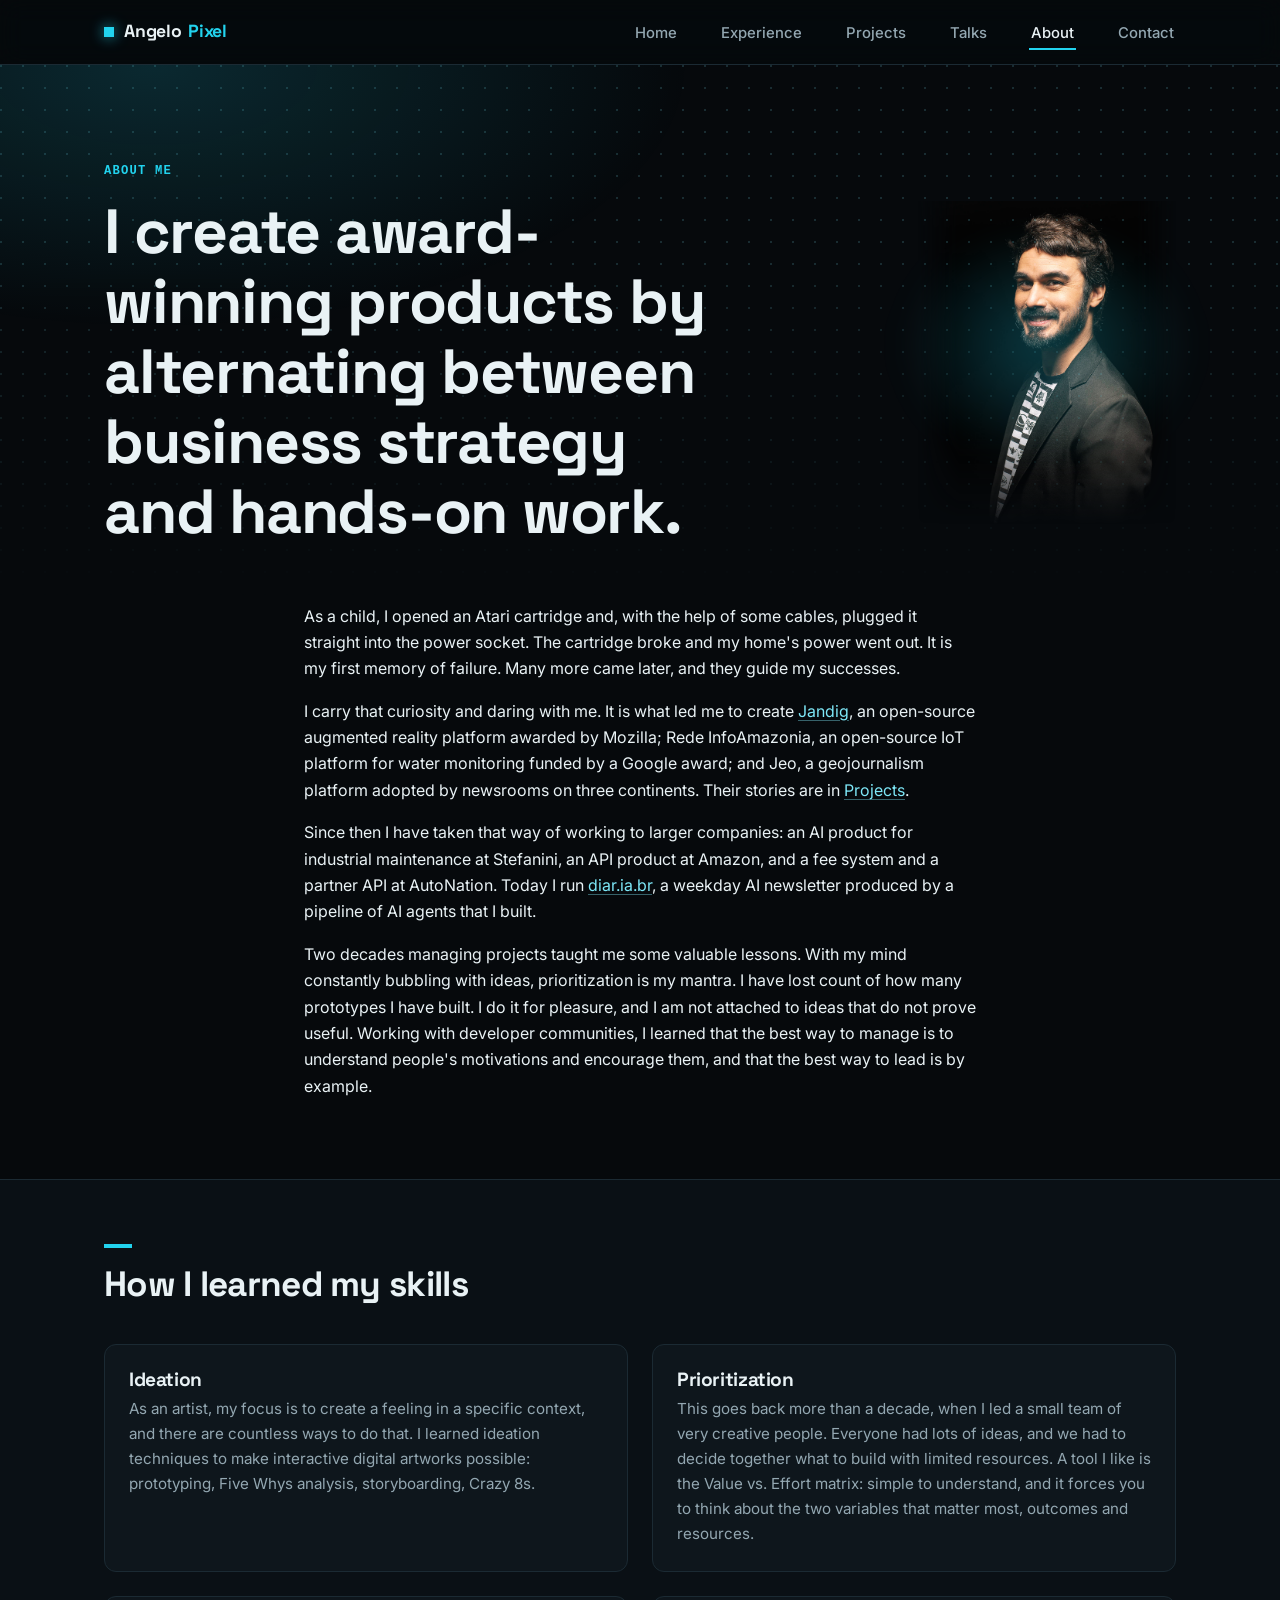
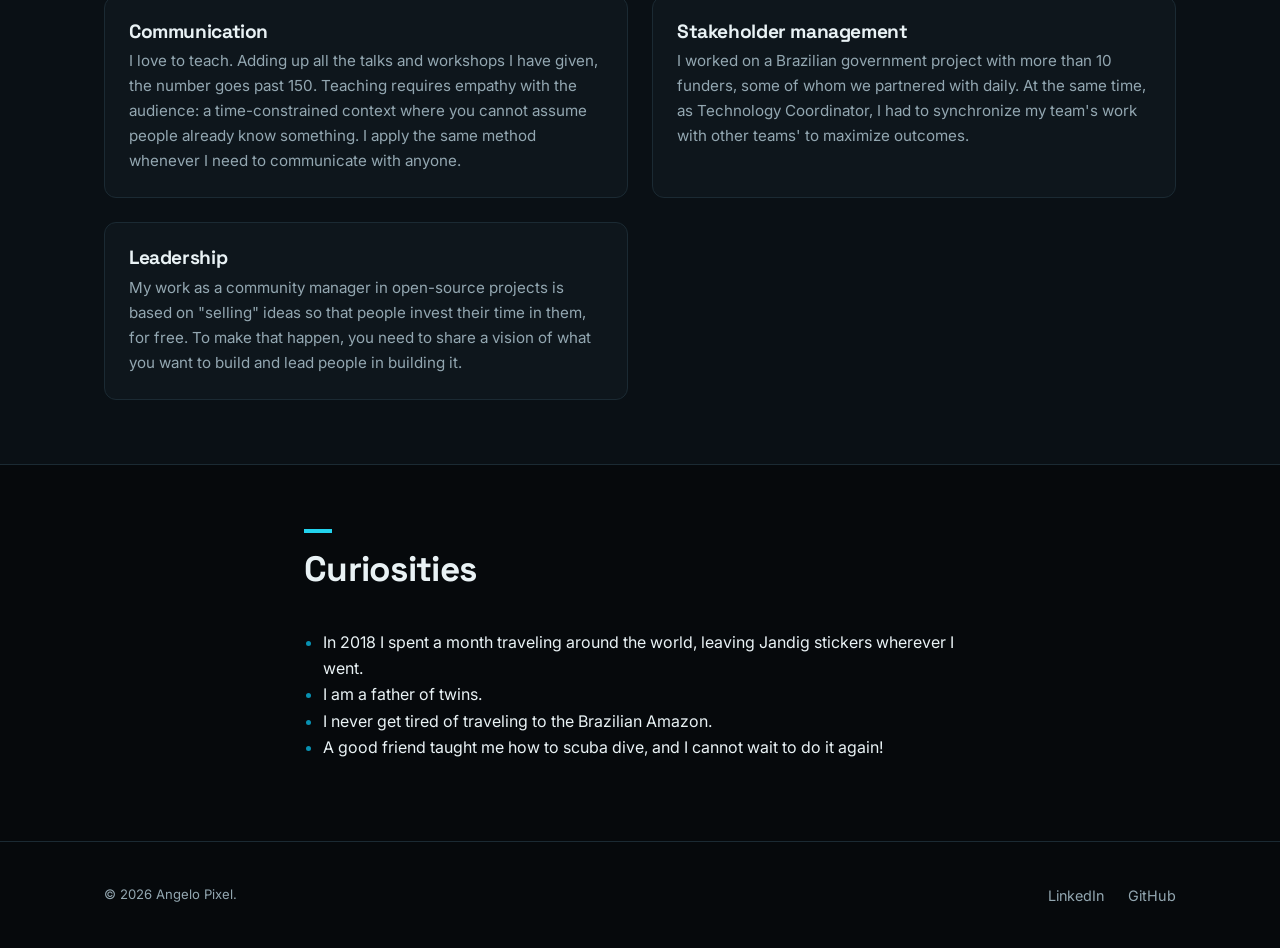
==== about.html @ 2deab5dc "Reescreve o site em inglês, com PM de IA na frente e tema ciano - Texto direto no HTML, sem seletor " ====
<!DOCTYPE html>
<html lang="en">
<head>
  <meta charset="UTF-8" />
  <meta name="viewport" content="width=device-width, initial-scale=1.0" />
  <title>About | Angelo Pixel</title>
  <meta name="description" content="The story behind the products: from breaking an Atari cartridge as a kid to Amazon, open source and AI agents." />
  <link rel="canonical" href="https://vjpixel.github.io/about.html" />
  <meta property="og:type" content="website" />
  <meta property="og:title" content="About | Angelo Pixel" />
  <meta property="og:description" content="The story behind the products: from breaking an Atari cartridge as a kid to Amazon, open source and AI agents." />
  <meta property="og:url" content="https://vjpixel.github.io/about.html" />
  <meta property="og:image" content="https://vjpixel.github.io/assets/images/angelo-pixel.jpg" />
  <meta name="theme-color" content="#06090c" />
  <meta name="color-scheme" content="dark" />
  <link rel="icon" href="data:image/svg+xml,%3Csvg xmlns='http://www.w3.org/2000/svg' viewBox='0 0 16 16'%3E%3Crect width='16' height='16' fill='%2306090c'/%3E%3Crect x='4' y='4' width='8' height='8' fill='%2322d3ee'/%3E%3C/svg%3E" />
  <link rel="preconnect" href="https://fonts.googleapis.com" />
  <link rel="preconnect" href="https://fonts.gstatic.com" crossorigin />
  <link rel="stylesheet" href="https://fonts.googleapis.com/css2?family=Inter:wght@400;500;600;700&amp;family=Space+Grotesk:wght@500;600;700&amp;display=swap" />
  <link rel="stylesheet" href="css/style.css" />
</head>
<body>
  <header class="site-header">
    <div class="container">
      <a class="brand" href="index.html"><span class="brand-mark" aria-hidden="true"></span>Angelo <span>Pixel</span></a>
      <nav aria-label="Main">
        <ul class="nav-links" id="nav-links">
          <li><a href="index.html">Home</a></li>
          <li><a href="experience.html">Experience</a></li>
          <li><a href="projects.html">Projects</a></li>
          <li><a href="talks.html">Talks</a></li>
          <li><a href="about.html" aria-current="page">About</a></li>
          <li><a href="index.html#contact">Contact</a></li>
        </ul>
      </nav>
      <button type="button" class="nav-toggle" aria-controls="nav-links" aria-expanded="false">Menu</button>
    </div>
  </header>

  <main>
    <section class="hero hero-tight hero-about">
      <div class="container hero-grid">
        <div class="hero-copy">
        <p class="eyebrow">About me</p>
        <h1>I create award-winning products by alternating between business strategy and hands-on work.</h1>
        </div>
        <figure class="hero-photo">
          <img src="assets/images/angelo-pixel.jpg" alt="Portrait of Angelo Pixel" width="1335" height="2000" />
        </figure>
      </div>
    </section>
    <section class="section" style="padding-top: 0;">
      <div class="container" style="max-width: 72ch;">
        <p>As a child, I opened an Atari cartridge and, with the help of some cables, plugged it straight into the power socket. The cartridge broke and my home's power went out. It is my first memory of failure. Many more came later, and they guide my successes.</p>
        <p>I carry that curiosity and daring with me. It is what led me to create <a href="https://jandig.app/" target="_blank" rel="noopener">Jandig</a>, an open-source augmented reality platform awarded by Mozilla; Rede InfoAmazonia, an open-source IoT platform for water monitoring funded by a Google award; and Jeo, a geojournalism platform adopted by newsrooms on three continents. Their stories are in <a href="projects.html">Projects</a>.</p>
        <p>Since then I have taken that way of working to larger companies: an AI product for industrial maintenance at Stefanini, an API product at Amazon, and a fee system and a partner API at AutoNation. Today I run <a href="https://diar.ia.br" target="_blank" rel="noopener">diar.ia.br</a>, a weekday AI newsletter produced by a pipeline of AI agents that I built.</p>
        <p>Two decades managing projects taught me some valuable lessons. With my mind constantly bubbling with ideas, prioritization is my mantra. I have lost count of how many prototypes I have built. I do it for pleasure, and I am not attached to ideas that do not prove useful. Working with developer communities, I learned that the best way to manage is to understand people's motivations and encourage them, and that the best way to lead is by example.</p>
      </div>
    </section>
    <section class="section section-alt">
      <div class="container">
        <div class="section-head">
          <h2>How I learned my skills</h2>
        </div>
        <div class="teaser-grid">
          <div class="teaser-card">
            <h3>Ideation</h3>
            <p>As an artist, my focus is to create a feeling in a specific context, and there are countless ways to do that. I learned ideation techniques to make interactive digital artworks possible: prototyping, Five Whys analysis, storyboarding, Crazy 8s.</p>
          </div>
          <div class="teaser-card">
            <h3>Prioritization</h3>
            <p>This goes back more than a decade, when I led a small team of very creative people. Everyone had lots of ideas, and we had to decide together what to build with limited resources. A tool I like is the Value vs. Effort matrix: simple to understand, and it forces you to think about the two variables that matter most, outcomes and resources.</p>
          </div>
          <div class="teaser-card">
            <h3>Communication</h3>
            <p>I love to teach. Adding up all the talks and workshops I have given, the number goes past 150. Teaching requires empathy with the audience: a time-constrained context where you cannot assume people already know something. I apply the same method whenever I need to communicate with anyone.</p>
          </div>
          <div class="teaser-card">
            <h3>Stakeholder management</h3>
            <p>I worked on a Brazilian government project with more than 10 funders, some of whom we partnered with daily. At the same time, as Technology Coordinator, I had to synchronize my team's work with other teams' to maximize outcomes.</p>
          </div>
          <div class="teaser-card">
            <h3>Leadership</h3>
            <p>My work as a community manager in open-source projects is based on &quot;selling&quot; ideas so that people invest their time in them, for free. To make that happen, you need to share a vision of what you want to build and lead people in building it.</p>
          </div>
        </div>
      </div>
    </section>
    <section class="section">
      <div class="container" style="max-width: 72ch;">
        <div class="section-head">
          <h2>Curiosities</h2>
        </div>
        <ul>
          <li>In 2018 I spent a month traveling around the world, leaving Jandig stickers wherever I went.</li>
          <li>I am a father of twins.</li>
          <li>I never get tired of traveling to the Brazilian Amazon.</li>
          <li>A good friend taught me how to scuba dive, and I cannot wait to do it again!</li>
        </ul>
      </div>
    </section>

  </main>

  <footer class="site-footer">
    <div class="container">
      <p class="footer-note">&copy; 2026 Angelo Pixel.</p>
      <ul class="footer-links">
        <li><a href="https://www.linkedin.com/in/vjpixel/" target="_blank" rel="noopener">LinkedIn</a></li>
        <li><a href="https://github.com/vjpixel" target="_blank" rel="noopener">GitHub</a></li>
      </ul>
    </div>
  </footer>

  <script src="js/main.js"></script>
</body>
</html>
---- css/style.css ----
/* ---------- Design tokens ---------- */
:root {
  color-scheme: dark;
  --color-bg: #06090c;
  --color-bg-alt: #0a1015;
  --color-surface: #0e161c;
  --color-surface-2: #131e26;
  --color-text: #e9f2f5;
  --color-text-muted: #93a7b1;
  --color-border: #1b2a33;
  --color-border-strong: #2a404c;
  --color-accent: #22d3ee;
  --color-accent-ink: #7ee8f8;
  --color-accent-deep: #0891b2;
  --color-accent-soft: rgba(34, 211, 238, 0.12);
  --color-accent-2: #ff5c93;
  --font-sans: "Inter", -apple-system, BlinkMacSystemFont, "Segoe UI", Roboto,
    Helvetica, Arial, sans-serif;
  --font-display: "Space Grotesk", "Inter", -apple-system, "Segoe UI", sans-serif;
  --font-mono: ui-monospace, "SF Mono", "Cascadia Code", Consolas, monospace;
  --max-width: 1120px;
  --radius: 12px;
  --space-1: 0.5rem;
  --space-2: 1rem;
  --space-3: 1.5rem;
  --space-4: 2.5rem;
  --space-5: 4rem;
  --space-6: 6rem;
}

/* ---------- Reset ---------- */
*,
*::before,
*::after {
  box-sizing: border-box;
}

html {
  scroll-behavior: smooth;
  scroll-padding-top: 88px;
}

body {
  margin: 0;
  font-family: var(--font-sans);
  color: var(--color-text);
  background: var(--color-bg);
  line-height: 1.65;
  -webkit-font-smoothing: antialiased;
  text-rendering: optimizeLegibility;
}

img {
  max-width: 100%;
  display: block;
}

a {
  color: var(--color-accent-ink);
  text-underline-offset: 3px;
  text-decoration-color: rgba(126, 232, 248, 0.4);
}

a:hover {
  text-decoration-color: currentColor;
}

:focus-visible {
  outline: 2px solid var(--color-accent);
  outline-offset: 3px;
  border-radius: 4px;
}

::selection {
  background: var(--color-accent);
  color: #03191e;
}

h1,
h2,
h3,
h4 {
  font-family: var(--font-display);
  line-height: 1.12;
  letter-spacing: -0.02em;
  margin: 0 0 var(--space-2);
  text-wrap: balance;
}

p {
  margin: 0 0 var(--space-2);
}

ul {
  margin: 0 0 var(--space-2);
  padding-left: 1.2em;
}

li::marker {
  color: var(--color-accent-deep);
}

.container {
  max-width: var(--max-width);
  margin: 0 auto;
  padding: 0 var(--space-3);
}

/* ---------- Header / nav ---------- */
.site-header {
  position: sticky;
  top: 0;
  z-index: 50;
  background: rgba(6, 9, 12, 0.78);
  -webkit-backdrop-filter: saturate(160%) blur(12px);
  backdrop-filter: saturate(160%) blur(12px);
  border-bottom: 1px solid var(--color-border);
}

.site-header .container {
  display: flex;
  align-items: center;
  justify-content: space-between;
  height: 64px;
}

.brand {
  display: inline-flex;
  align-items: center;
  gap: 6px;
  font-family: var(--font-display);
  font-weight: 700;
  font-size: 1.1rem;
  text-decoration: none;
  color: var(--color-text);
  letter-spacing: -0.01em;
}

.brand span:not(.brand-mark) {
  color: var(--color-accent);
}

.brand-mark {
  width: 10px;
  height: 10px;
  margin-right: 4px;
  background: var(--color-accent);
  box-shadow: 0 0 14px rgba(34, 211, 238, 0.8);
}

.nav-links {
  display: flex;
  align-items: center;
  gap: var(--space-4);
  list-style: none;
  margin: 0;
  padding: 0;
}

.nav-links a {
  color: var(--color-text-muted);
  text-decoration: none;
  font-size: 0.93rem;
  font-weight: 500;
  padding: 6px 2px;
  border-bottom: 2px solid transparent;
  transition: color 0.15s ease, border-color 0.15s ease;
}

.nav-links a:hover,
.nav-links a[aria-current="page"] {
  color: var(--color-text);
  border-color: var(--color-accent);
}

.nav-toggle {
  display: none;
  background: none;
  color: var(--color-text);
  border: 1px solid var(--color-border-strong);
  border-radius: 8px;
  padding: 6px 12px;
  cursor: pointer;
  font: inherit;
  font-size: 0.9rem;
}

/* ---------- Buttons ---------- */
.btn {
  display: inline-block;
  padding: 12px 22px;
  border-radius: 999px;
  text-decoration: none;
  font-weight: 600;
  font-size: 0.95rem;
  border: 1px solid transparent;
  transition: transform 0.15s ease, background 0.15s ease, color 0.15s ease,
    border-color 0.15s ease, box-shadow 0.15s ease;
}

.btn-primary {
  background: var(--color-accent);
  color: #03191e;
}

.btn-primary:hover {
  background: #5fe3f7;
  box-shadow: 0 6px 28px rgba(34, 211, 238, 0.35);
  transform: translateY(-1px);
}

.btn-secondary {
  background: transparent;
  color: var(--color-text);
  border-color: var(--color-border-strong);
}

.btn-secondary:hover {
  border-color: var(--color-accent);
  color: var(--color-accent-ink);
}

.btn-row {
  display: flex;
  gap: var(--space-2);
  flex-wrap: wrap;
}

/* ---------- Hero ---------- */
.hero {
  position: relative;
  padding: var(--space-6) 0 var(--space-5);
  overflow: hidden;
  isolation: isolate;
}

/* Pixel grid and cyan glow behind every hero */
.hero::before {
  content: "";
  position: absolute;
  inset: 0;
  z-index: -1;
  background:
    radial-gradient(60% 70% at 12% 0%, rgba(34, 211, 238, 0.16), transparent 70%),
    radial-gradient(circle at 1px 1px, rgba(126, 232, 248, 0.16) 1px, transparent 1.5px);
  background-size: auto, 22px 22px;
  -webkit-mask-image: linear-gradient(to bottom, #000 35%, transparent);
  mask-image: linear-gradient(to bottom, #000 35%, transparent);
}

.hero-tight {
  padding-bottom: var(--space-4);
}

.eyebrow {
  font-family: var(--font-mono);
  text-transform: uppercase;
  letter-spacing: 0.1em;
  font-size: 0.76rem;
  font-weight: 600;
  color: var(--color-accent);
  margin-bottom: var(--space-2);
}

.hero h1 {
  font-size: clamp(2.2rem, 5vw, 3.9rem);
  font-weight: 700;
  max-width: 18ch;
}

.hero .lede {
  font-size: 1.15rem;
  color: var(--color-text-muted);
  max-width: 60ch;
  margin-bottom: var(--space-4);
}

.hero-grid {
  display: grid;
  grid-template-columns: minmax(0, 1.25fr) minmax(0, 0.75fr);
  gap: var(--space-4);
  align-items: center;
}

.hero-home {
  padding-top: var(--space-5);
  padding-bottom: var(--space-4);
}

.hero-photo {
  margin: 0;
  position: relative;
}

.hero-photo::before {
  content: "";
  position: absolute;
  inset: 8% -6% 18% -6%;
  z-index: -1;
  background: radial-gradient(closest-side, rgba(34, 211, 238, 0.28), transparent);
  filter: blur(18px);
}

.hero-photo img {
  width: 100%;
  height: auto;
  aspect-ratio: 4 / 5;
  object-fit: cover;
  object-position: 50% 12%;
  mix-blend-mode: lighten;
  transform: scaleX(-1);
  -webkit-mask-image:
    linear-gradient(to right, transparent, #000 16%, #000 84%, transparent),
    linear-gradient(to bottom, #000 72%, transparent);
  -webkit-mask-composite: source-in;
  mask-image:
    linear-gradient(to right, transparent, #000 16%, #000 84%, transparent),
    linear-gradient(to bottom, #000 72%, transparent);
  mask-composite: intersect;
}

.hero-about .hero-grid {
  grid-template-columns: minmax(0, 1.5fr) minmax(0, 0.5fr);
}

/* ---------- Stat strip ---------- */
.stat-strip {
  display: grid;
  grid-template-columns: repeat(4, 1fr);
  gap: 1px;
  background: var(--color-border);
  border: 1px solid var(--color-border);
  border-radius: var(--radius);
  overflow: hidden;
}

.stat {
  text-align: left;
  background: var(--color-surface);
  padding: var(--space-3);
}

.stat .num {
  font-family: var(--font-display);
  font-size: clamp(1.7rem, 3vw, 2.3rem);
  font-weight: 700;
  letter-spacing: -0.03em;
  line-height: 1.1;
  color: var(--color-accent);
  display: block;
  margin-bottom: 8px;
}

.stat .label {
  font-size: 0.86rem;
  line-height: 1.45;
  color: var(--color-text-muted);
  display: block;
}

.stat .label a {
  color: var(--color-accent-ink);
}

/* ---------- Sections ---------- */
.section {
  padding: var(--space-5) 0;
}

.section-alt {
  background: var(--color-bg-alt);
  border-top: 1px solid var(--color-border);
  border-bottom: 1px solid var(--color-border);
}

.section-head {
  max-width: 62ch;
  margin-bottom: var(--space-4);
}

.section-head h2 {
  font-size: clamp(1.6rem, 3vw, 2.2rem);
}

.section-head h2::before {
  content: "";
  display: block;
  width: 28px;
  height: 4px;
  background: var(--color-accent);
  margin-bottom: var(--space-2);
}

.section-head .lede {
  color: var(--color-text-muted);
  font-size: 1.05rem;
}

/* ---------- Cards ---------- */
.teaser-grid {
  display: grid;
  grid-template-columns: repeat(2, 1fr);
  gap: var(--space-3);
}

.teaser-card {
  position: relative;
  border: 1px solid var(--color-border);
  border-radius: var(--radius);
  padding: var(--space-3);
  text-decoration: none;
  color: inherit;
  background: var(--color-surface);
  transition: border-color 0.15s ease, transform 0.15s ease,
    background 0.15s ease, box-shadow 0.15s ease;
  display: block;
}

a.teaser-card:hover {
  border-color: var(--color-accent);
  background: var(--color-surface-2);
  transform: translateY(-2px);
  box-shadow: 0 10px 40px -18px rgba(34, 211, 238, 0.55);
}

.teaser-card h3 {
  font-size: 1.2rem;
  margin-bottom: 6px;
}

.teaser-card p {
  color: var(--color-text-muted);
  margin-bottom: 0;
  font-size: 0.95rem;
}

.teaser-card .arrow {
  display: inline-block;
  margin-top: var(--space-2);
  color: var(--color-accent);
  font-weight: 700;
  transition: transform 0.15s ease;
}

a.teaser-card:hover .arrow {
  transform: translateX(4px);
}

/* ---------- Timeline (experience) ---------- */
.timeline {
  border-left: 1px solid var(--color-border-strong);
  padding-left: var(--space-4);
  display: flex;
  flex-direction: column;
  gap: var(--space-5);
}

.timeline-item {
  position: relative;
  max-width: 78ch;
}

.timeline-item::before {
  content: "";
  position: absolute;
  left: calc(-1 * var(--space-4) - 5px);
  top: 7px;
  width: 10px;
  height: 10px;
  background: var(--color-accent);
  box-shadow: 0 0 0 4px var(--color-bg), 0 0 16px rgba(34, 211, 238, 0.7);
}

.timeline-item.is-parallel::before {
  background: var(--color-accent-2);
  box-shadow: 0 0 0 4px var(--color-bg), 0 0 16px rgba(255, 92, 147, 0.7);
}

.timeline-period {
  font-family: var(--font-mono);
  font-size: 0.76rem;
  font-weight: 600;
  color: var(--color-text-muted);
  text-transform: uppercase;
  letter-spacing: 0.06em;
  display: block;
  margin-bottom: 4px;
}

.timeline-item h3 {
  font-size: 1.35rem;
  margin: 4px 0 2px;
}

.timeline-item .org {
  color: var(--color-accent);
  font-weight: 600;
  font-size: 0.98rem;
  margin-bottom: var(--space-1);
  display: block;
}

.timeline-item p {
  color: var(--color-text-muted);
}

.timeline-item ul {
  margin-top: var(--space-1);
}

.timeline-item li {
  margin-bottom: 6px;
}

/* ---------- Tag chips ---------- */
.tag-heading {
  font-family: var(--font-mono);
  font-size: 0.76rem;
  font-weight: 600;
  text-transform: uppercase;
  letter-spacing: 0.08em;
  color: var(--color-text-muted);
  margin: var(--space-3) 0 0;
}

.tag-list {
  display: flex;
  flex-wrap: wrap;
  gap: 8px;
  list-style: none;
  padding: 0;
  margin: var(--space-2) 0 0;
}

.tag-list li {
  background: var(--color-accent-soft);
  border: 1px solid rgba(34, 211, 238, 0.25);
  border-radius: 999px;
  padding: 5px 13px;
  font-size: 0.84rem;
  color: var(--color-accent-ink);
}

/* ---------- Recognition grid ---------- */
.recognition-grid {
  display: grid;
  grid-template-columns: repeat(3, 1fr);
  gap: var(--space-3);
}

.recognition-grid.cols-4 {
  grid-template-columns: repeat(4, 1fr);
}

.recognition-item {
  padding: var(--space-3);
  border: 1px solid var(--color-border);
  border-top: 2px solid var(--color-accent);
  border-radius: 4px 4px var(--radius) var(--radius);
  background: var(--color-surface);
}

.recognition-item p {
  margin: 6px 0 0;
  font-size: 0.95rem;
}

.recognition-item .year {
  font-family: var(--font-mono);
  color: var(--color-accent);
  font-weight: 600;
  font-size: 0.78rem;
  letter-spacing: 0.06em;
  text-transform: uppercase;
}

/* ---------- Case studies ---------- */
.case-study {
  display: grid;
  grid-template-columns: 1fr 1fr;
  gap: var(--space-4);
  align-items: start;
  padding: var(--space-5) 0;
  border-bottom: 1px solid var(--color-border);
}

.case-study:first-of-type {
  padding-top: 0;
}

.case-study:last-child {
  border-bottom: none;
  padding-bottom: 0;
}

.case-study.reverse .case-media {
  order: 2;
}

.case-study.no-media {
  grid-template-columns: 1fr;
}

.case-study.no-media .case-blocks {
  display: grid;
  grid-template-columns: 1fr 1fr;
  gap: 0 var(--space-4);
}

.case-media {
  border-radius: var(--radius);
  overflow: hidden;
  border: 1px solid var(--color-border);
  background: linear-gradient(135deg, var(--color-accent-deep), #0b1116);
  aspect-ratio: 1 / 1;
  position: sticky;
  top: 88px;
}

.case-media img {
  width: 100%;
  height: 100%;
  object-fit: cover;
}

.case-media .gallery {
  display: grid;
  grid-template-columns: repeat(2, 1fr);
  gap: 3px;
  height: 100%;
}

.case-media .gallery img {
  aspect-ratio: 1 / 1;
}

.case-tag {
  display: inline-block;
  font-family: var(--font-mono);
  font-size: 0.74rem;
  font-weight: 600;
  text-transform: uppercase;
  letter-spacing: 0.08em;
  color: var(--color-accent);
  margin-bottom: var(--space-1);
}

.case-study h3 {
  font-size: 1.7rem;
}

.case-block {
  margin-top: var(--space-2);
}

.case-block h4 {
  font-family: var(--font-mono);
  font-size: 0.74rem;
  font-weight: 600;
  text-transform: uppercase;
  letter-spacing: 0.08em;
  color: var(--color-text-muted);
  margin-bottom: 4px;
}

.case-block p,
.case-block ul {
  font-size: 0.97rem;
}

.case-link {
  margin-top: var(--space-2);
  font-weight: 600;
}

/* ---------- Photo mosaic ---------- */
.mosaic-grid {
  display: grid;
  grid-template-columns: repeat(4, 1fr);
  gap: var(--space-2);
}

.mosaic-grid:has(> :nth-child(6):last-child) {
  grid-template-columns: repeat(3, 1fr);
}

.mosaic-item {
  border-radius: var(--radius);
  overflow: hidden;
  border: 1px solid var(--color-border);
  background: var(--color-surface);
}

.mosaic-item img {
  width: 100%;
  aspect-ratio: 4 / 3;
  object-fit: cover;
}

.mosaic-caption {
  font-size: 0.8rem;
  line-height: 1.45;
  color: var(--color-text-muted);
  padding: 10px 12px;
  margin: 0;
}

/* ---------- Contact ---------- */
.contact-list {
  list-style: none;
  padding: 0;
  margin: 0;
  display: flex;
  flex-direction: column;
  gap: var(--space-2);
}

.contact-list a {
  display: flex;
  align-items: center;
  justify-content: space-between;
  gap: var(--space-2);
  padding: var(--space-3);
  border: 1px solid var(--color-border);
  border-radius: var(--radius);
  text-decoration: none;
  color: var(--color-text);
  background: var(--color-surface);
  font-weight: 600;
  transition: border-color 0.15s ease, background 0.15s ease;
}

.contact-list a:hover {
  border-color: var(--color-accent);
  background: var(--color-surface-2);
}

.contact-list a > span:last-child {
  color: var(--color-accent-ink);
  font-family: var(--font-mono);
  font-size: 0.88rem;
  font-weight: 500;
}

.contact-list .channel-label {
  color: var(--color-text-muted);
  font-weight: 400;
  font-size: 0.85rem;
}

.fineprint {
  font-size: 0.88rem;
  color: var(--color-text-muted);
  margin-top: var(--space-3);
  max-width: 90ch;
}

/* ---------- Footer ---------- */
.site-footer {
  border-top: 1px solid var(--color-border);
  padding: var(--space-4) 0;
}

.site-footer .container {
  display: flex;
  justify-content: space-between;
  align-items: center;
  flex-wrap: wrap;
  gap: var(--space-2);
}

.footer-links {
  display: flex;
  gap: var(--space-3);
  list-style: none;
  padding: 0;
  margin: 0;
}

.footer-links a {
  color: var(--color-text-muted);
  text-decoration: none;
  font-size: 0.9rem;
}

.footer-links a:hover {
  color: var(--color-accent-ink);
}

.footer-note {
  font-size: 0.82rem;
  color: var(--color-text-muted);
  margin: 0;
}

/* ---------- Responsive ---------- */
@media (max-width: 860px) {
  .stat-strip {
    grid-template-columns: repeat(2, 1fr);
  }

  .teaser-grid,
  .recognition-grid,
  .case-study,
  .case-study.no-media .case-blocks {
    grid-template-columns: 1fr;
  }

  .recognition-grid.cols-4,
  .mosaic-grid,
  .mosaic-grid:has(> :nth-child(6):last-child) {
    grid-template-columns: repeat(2, 1fr);
  }

  .case-study.reverse .case-media {
    order: 0;
  }

  .case-media {
    position: static;
  }

  .hero {
    padding: var(--space-5) 0 var(--space-4);
  }

  .hero-grid,
  .hero-about .hero-grid {
    grid-template-columns: 1fr;
    gap: var(--space-3);
  }

  .hero-photo {
    order: -1;
    max-width: 240px;
  }

  .hero-about .hero-photo {
    max-width: 180px;
  }
}

@media (max-width: 760px) {
  .nav-links {
    position: fixed;
    inset: 64px 0 auto 0;
    background: var(--color-bg);
    border-bottom: 1px solid var(--color-border);
    flex-direction: column;
    align-items: flex-start;
    padding: var(--space-3);
    gap: var(--space-2);
    display: none;
  }

  .nav-links.is-open {
    display: flex;
  }

  .nav-toggle {
    display: inline-block;
  }

  .contact-list a {
    flex-direction: column;
    align-items: flex-start;
  }
}

@media (prefers-reduced-motion: reduce) {
  html {
    scroll-behavior: auto;
  }

  * {
    transition: none !important;
  }
}
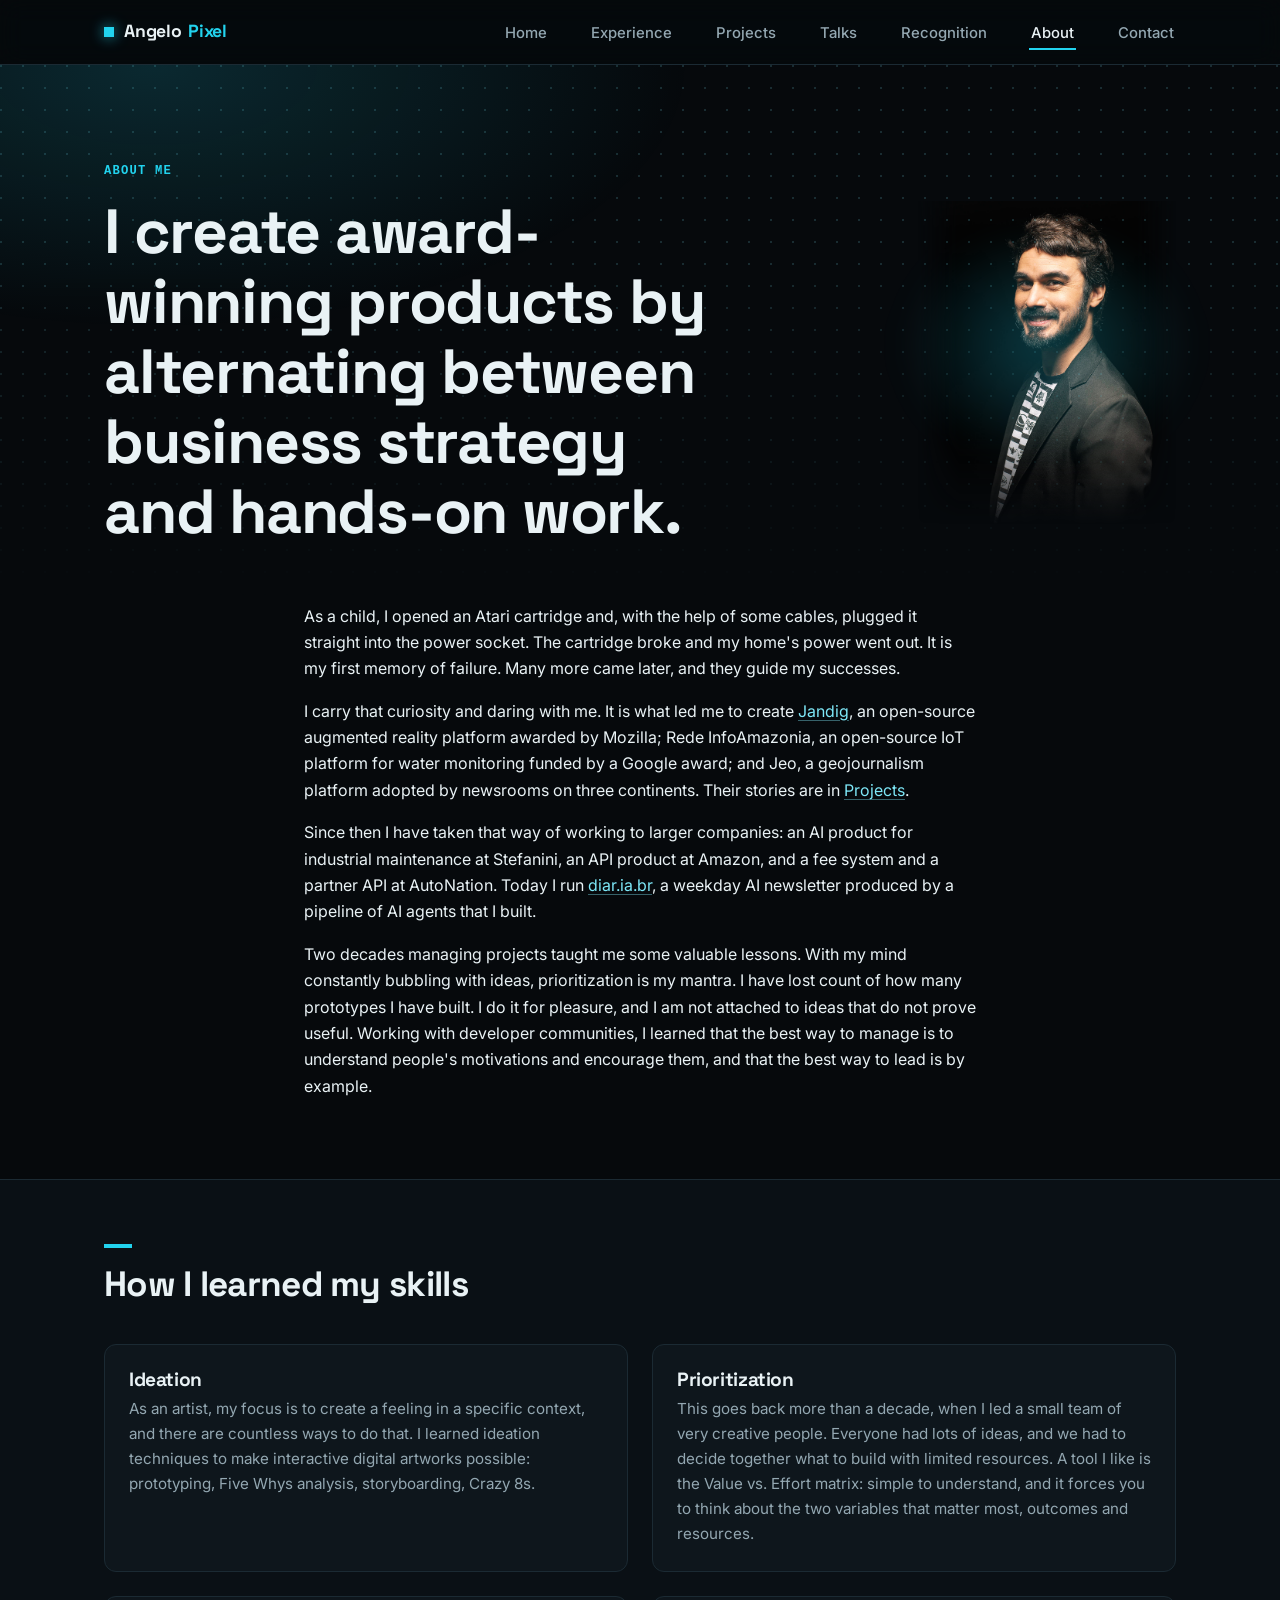
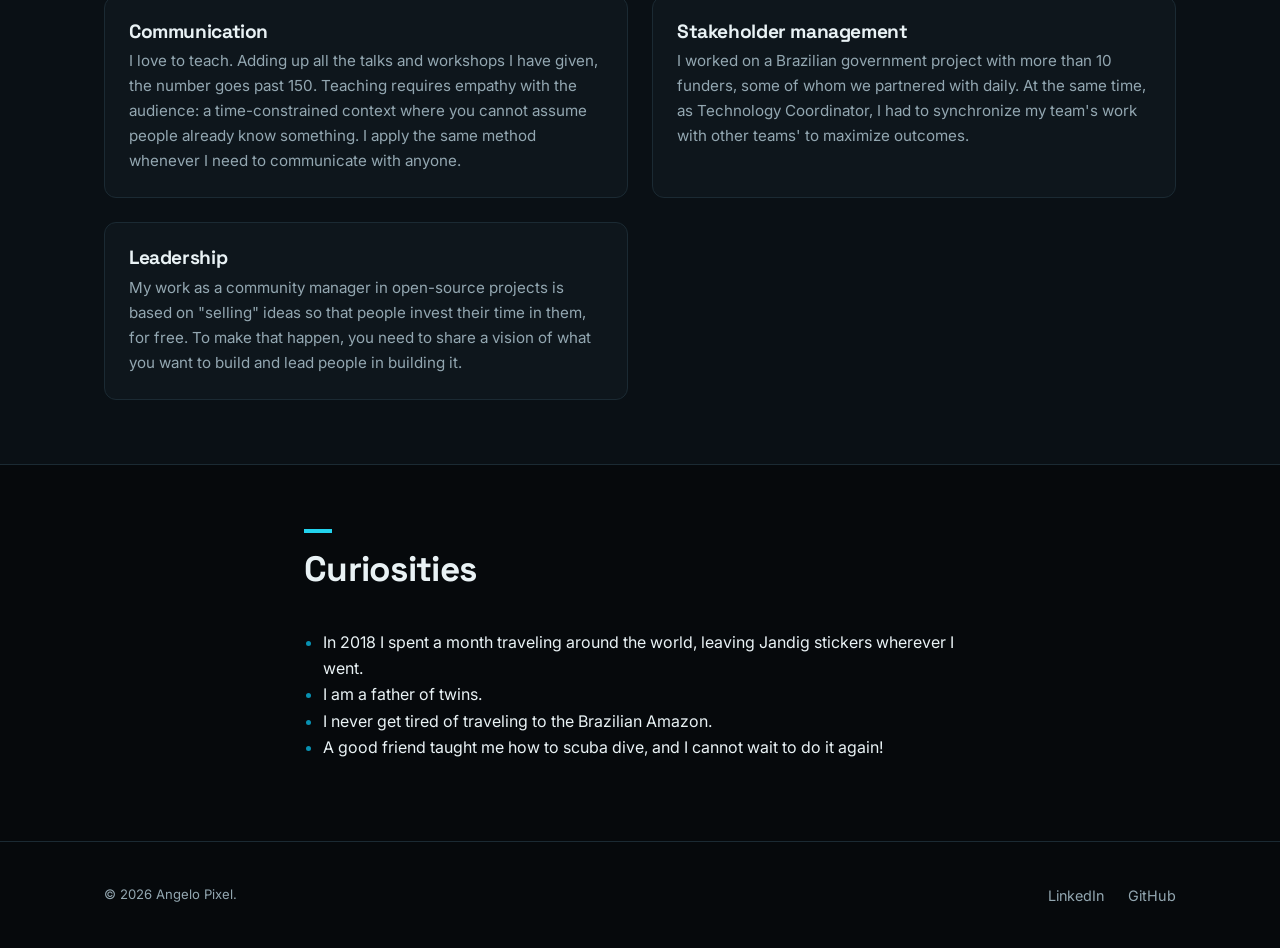
==== commit 4a12947d: "Cria a aba Recognition com prêmios, programas, residências e imprensa As duas seções saem de Talks. " ====
--- a/about.html
+++ b/about.html
@@ -29,6 +29,7 @@
           <li><a href="experience.html">Experience</a></li>
           <li><a href="projects.html">Projects</a></li>
           <li><a href="talks.html">Talks</a></li>
+          <li><a href="recognition.html">Recognition</a></li>
           <li><a href="about.html" aria-current="page">About</a></li>
           <li><a href="index.html#contact">Contact</a></li>
         </ul>
--- a/css/style.css
+++ b/css/style.css
@@ -793,6 +793,67 @@
   margin: 0;
 }
 
+/* ---------- Single-image case media, talk photo, press list ---------- */
+.case-media.single {
+  aspect-ratio: 16 / 10;
+}
+
+.hero-talks .hero-grid {
+  grid-template-columns: minmax(0, 1.35fr) minmax(0, 0.65fr);
+}
+
+.hero-figure {
+  margin: 0;
+}
+
+.hero-figure img {
+  width: 100%;
+  height: auto;
+  aspect-ratio: 4 / 5;
+  object-fit: cover;
+  border-radius: var(--radius);
+  border: 1px solid var(--color-border);
+}
+
+.hero-figure figcaption {
+  font-size: 0.78rem;
+  color: var(--color-text-muted);
+  margin-top: 8px;
+}
+
+.press-list {
+  list-style: none;
+  padding: 0;
+  margin: 0;
+  max-width: 78ch;
+}
+
+.press-list li {
+  display: grid;
+  grid-template-columns: 15rem 1fr;
+  gap: var(--space-2);
+  padding: var(--space-2) 0;
+  border-bottom: 1px solid var(--color-border);
+}
+
+.press-list li:last-child {
+  border-bottom: none;
+}
+
+.press-source {
+  font-family: var(--font-mono);
+  font-size: 0.78rem;
+  letter-spacing: 0.04em;
+  text-transform: uppercase;
+  color: var(--color-text-muted);
+  padding-top: 3px;
+}
+
+.teaser-card p a {
+  white-space: nowrap;
+}
+
+
 /* ---------- Responsive ---------- */
 @media (max-width: 860px) {
   .stat-strip {
@@ -830,6 +891,19 @@
     gap: var(--space-3);
   }
 
+  .hero-talks .hero-grid {
+    grid-template-columns: 1fr;
+  }
+
+  .hero-figure {
+    max-width: 280px;
+  }
+
+  .press-list li {
+    grid-template-columns: 1fr;
+    gap: 4px;
+  }
+
   .hero-photo {
     order: -1;
     max-width: 240px;
@@ -840,7 +914,7 @@
   }
 }
 
-@media (max-width: 760px) {
+@media (max-width: 900px) {
   .nav-links {
     position: fixed;
     inset: 64px 0 auto 0;
@@ -860,7 +934,9 @@
   .nav-toggle {
     display: inline-block;
   }
-
+}
+
+@media (max-width: 760px) {
   .contact-list a {
     flex-direction: column;
     align-items: flex-start;
